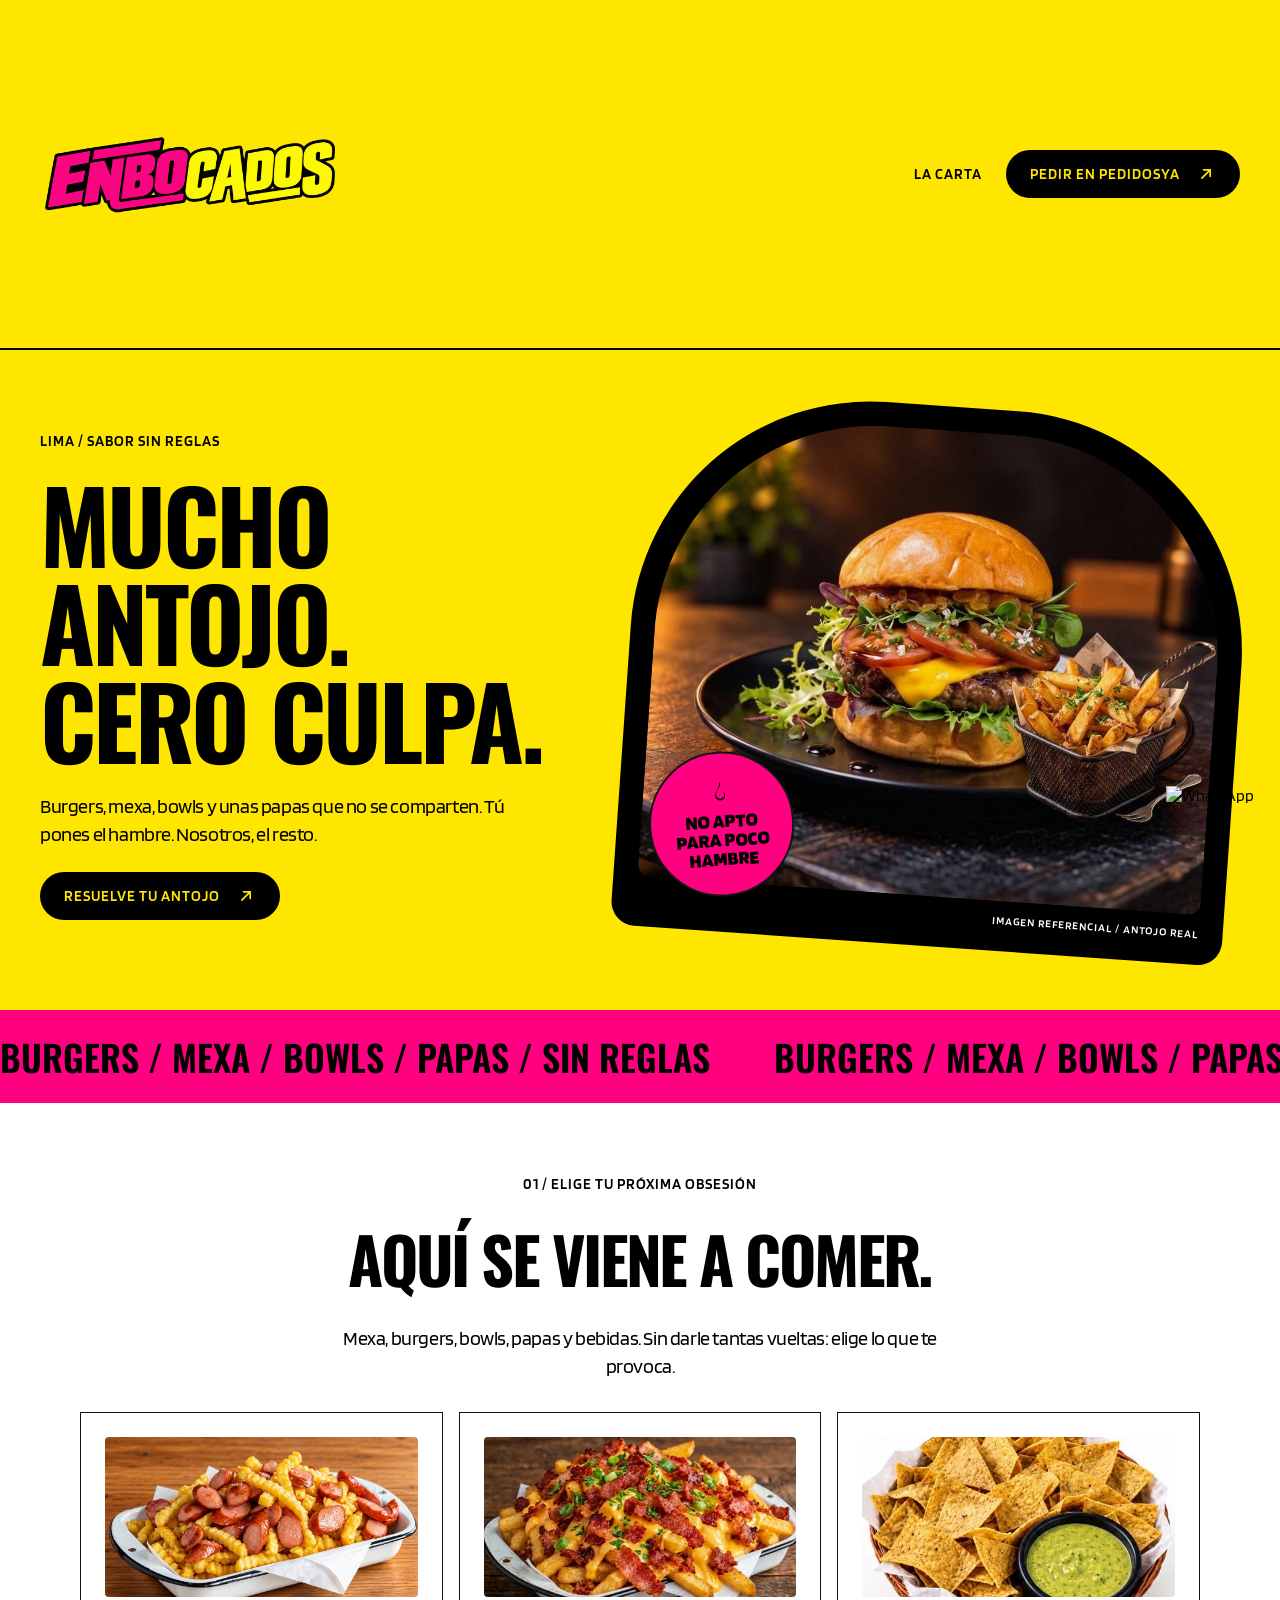
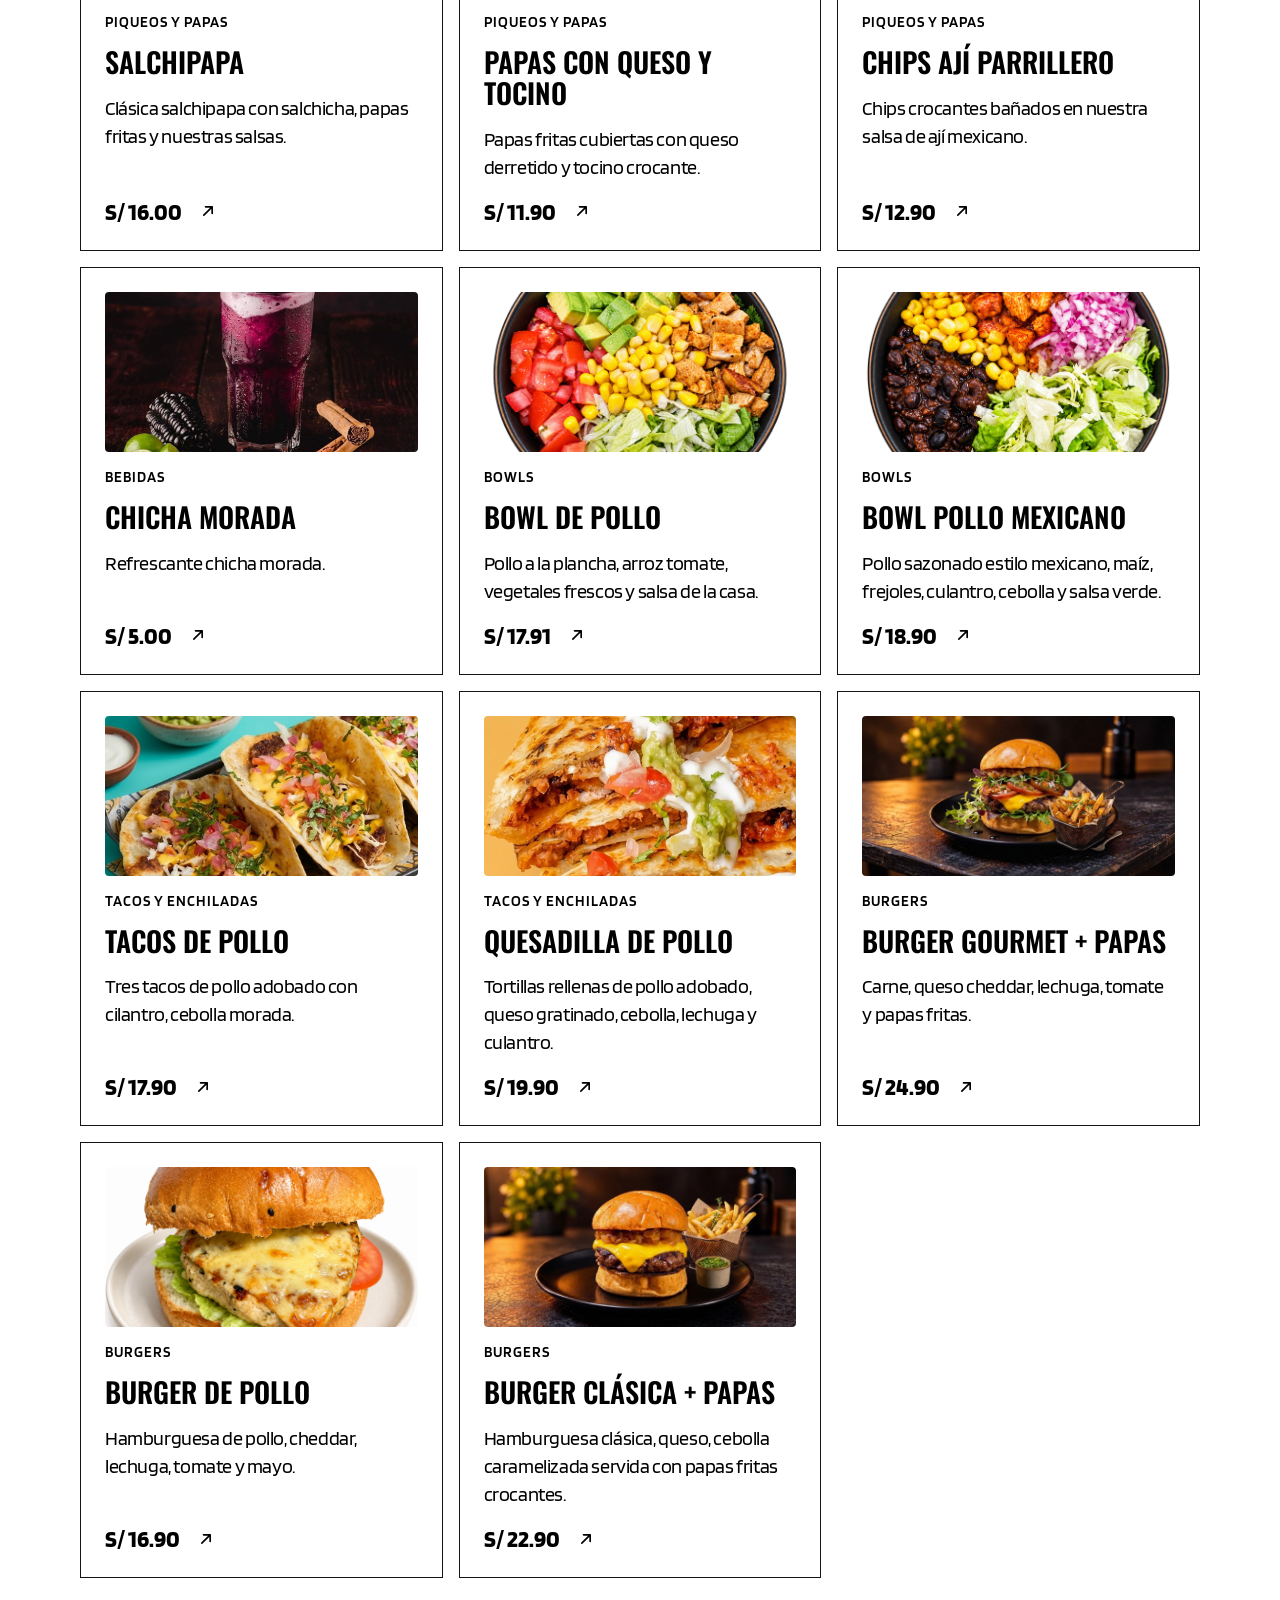
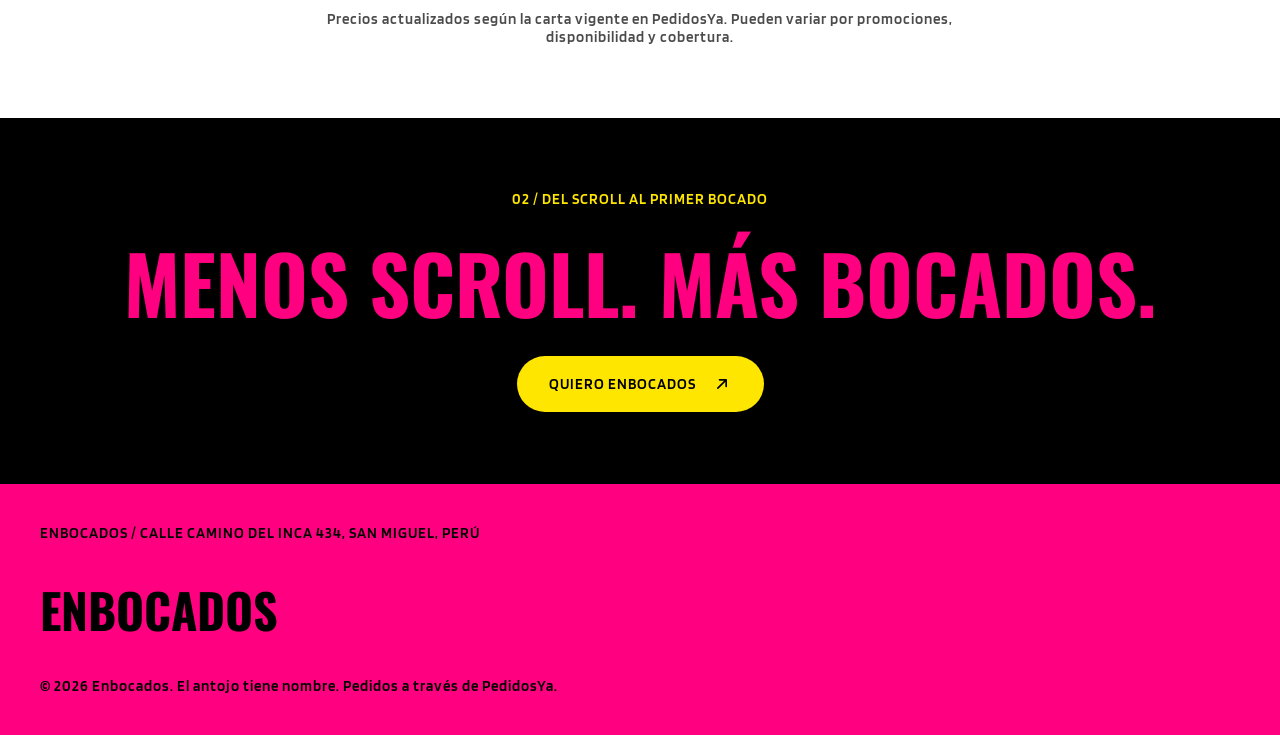
==== index.html @ f2dc50ed "changes changes" ====
<!doctype html>
<html lang="es" dir="ltr">
<head>
  <meta charset="UTF-8">
  <meta name="viewport" content="width=device-width, initial-scale=1.0">
  <title>Enbocados | Dale gusto a tu antojo</title>
  <meta name="description" content="Mexa, bowls, burgers y papas en San Miguel. Conoce Enbocados y pide por PedidosYa.">

  <link rel="preconnect" href="https://fonts.googleapis.com">
  <link rel="preconnect" href="https://fonts.gstatic.com" crossorigin>
  <link href="https://fonts.googleapis.com/css2?family=Blinker:wght@400;600;700;800;900&family=Oswald:wght@600;700&display=swap" rel="stylesheet">

  <link rel="icon" href="images/logoo.png" type="image/png">
  <link rel="stylesheet" href="css/style.css">
</head>
<body>

  <!-- CABECERA -->
  <header class="header">
    <div class="header__identity">
      <div class="header__logo">
        <img src="images/logoo.png" alt="Logo de Enbocados" width="300" height="300">
      </div>
    </div>
    <nav class="header__actions">
      <a class="link-plain" href="#carta">LA CARTA</a>
      <a class="btn btn--black" href="https://www.pedidosya.com.pe/restaurantes/lima/enbocados-san-miguel-5f19232f-15d0-4a36-9d69-6d5bcd3c89bc-menu" target="_blank" rel="noopener">
        PEDIR EN PEDIDOSYA
        <svg class="icon icon--yellow" viewBox="0 0 24 24" aria-hidden="true"><use href="#icon-arrow"></use></svg>
      </a>
    </nav>
  </header>

  <!-- HERO: ANTOJO SIN REGLAS -->
  <section class="hero">
    <div class="hero__text">
      <p class="eyebrow">LIMA / SABOR SIN REGLAS</p>
      <h1 class="hero__title">MUCHO ANTOJO.<br>CERO CULPA.</h1>
      <p class="hero__desc">Burgers, mexa, bowls y unas papas que no se comparten. Tú pones el hambre. Nosotros, el resto.</p>
      <a class="btn btn--black" href="https://www.pedidosya.com.pe/restaurantes/lima/enbocados-san-miguel-5f19232f-15d0-4a36-9d69-6d5bcd3c89bc-menu" target="_blank" rel="noopener">
        RESUELVE TU ANTOJO
        <svg class="icon icon--yellow" viewBox="0 0 24 24" aria-hidden="true"><use href="#icon-arrow"></use></svg>
      </a>
    </div>

    <div class="hero__collage">
      <div class="collage__frame">
        <img src="images/BURGER_GOURMET_CON_PAPAS.jpg" alt="Hamburguesa en capas. Imagen referencial.">
      </div>
      <div class="collage__badge">
        <svg class="icon icon--fire" viewBox="0 0 24 24" aria-hidden="true"><use href="#icon-fire"></use></svg>
        <p>NO APTO PARA POCO HAMBRE</p>
      </div>
      <p class="collage__caption">IMAGEN REFERENCIAL / ANTOJO REAL</p>
    </div>
  </section>

  <!-- BANDA DE SABORES -->
  <section class="band" aria-label="Categorías">
    <div class="band__track">
      <span>BURGERS / MEXA / BOWLS / PAPAS / SIN REGLAS</span>
      <span>BURGERS / MEXA / BOWLS / PAPAS / SIN REGLAS</span>
    </div>
  </section>

  <!-- LA CARTA -->
  <section class="carta" id="carta">
    <div class="carta__container">
      <p class="eyebrow">01 / ELIGE TU PRÓXIMA OBSESIÓN</p>
      <h2 class="carta__title">AQUÍ SE VIENE A COMER.</h2>
      <p class="carta__desc">Mexa, burgers, bowls, papas y bebidas. Sin darle tantas vueltas: elige lo que te provoca.</p>

      <div class="productos">

        <!-- PIQUEOS Y PAPAS -->
        <a class="producto" href="https://www.pedidosya.com.pe/restaurantes/lima/enbocados-san-miguel-5f19232f-15d0-4a36-9d69-6d5bcd3c89bc-menu" target="_blank" rel="noopener">
          <img class="producto__img" src="images/Salchipapa.jpg" alt="Salchipapa">
          <p class="producto__cat">PIQUEOS Y PAPAS</p>
          <h3 class="producto__nombre">SALCHIPAPA</h3>
          <p class="producto__desc">Clásica salchipapa con salchicha, papas fritas y nuestras salsas.</p>
          <div class="producto__precio">
            <p>S/ 16.00</p>
            <svg class="icon" viewBox="0 0 24 24" aria-hidden="true"><use href="#icon-arrow"></use></svg>
          </div>
        </a>

        <a class="producto" href="https://www.pedidosya.com.pe/restaurantes/lima/enbocados-san-miguel-5f19232f-15d0-4a36-9d69-6d5bcd3c89bc-menu" target="_blank" rel="noopener">
          <img class="producto__img" src="images/PapasconQuesoTocino.jpeg" alt="Papas con queso y tocino">
          <p class="producto__cat">PIQUEOS Y PAPAS</p>
          <h3 class="producto__nombre">PAPAS CON QUESO Y TOCINO</h3>
          <p class="producto__desc">Papas fritas cubiertas con queso derretido y tocino crocante.</p>
          <div class="producto__precio">
            <p>S/ 11.90</p>
            <svg class="icon" viewBox="0 0 24 24" aria-hidden="true"><use href="#icon-arrow"></use></svg>
          </div>
        </a>

        <a class="producto" href="https://www.pedidosya.com.pe/restaurantes/lima/enbocados-san-miguel-5f19232f-15d0-4a36-9d69-6d5bcd3c89bc-menu" target="_blank" rel="noopener">
          <img class="producto__img" src="images/Totopos.jpeg" alt="Chips ají parrillero">
          <p class="producto__cat">PIQUEOS Y PAPAS</p>
          <h3 class="producto__nombre">CHIPS AJÍ PARRILLERO</h3>
          <p class="producto__desc">Chips crocantes bañados en nuestra salsa de ají mexicano.</p>
          <div class="producto__precio">
            <p>S/ 12.90</p>
            <svg class="icon" viewBox="0 0 24 24" aria-hidden="true"><use href="#icon-arrow"></use></svg>
          </div>
        </a>

        <!-- BEBIDAS -->
        <a class="producto" href="https://www.pedidosya.com.pe/restaurantes/lima/enbocados-san-miguel-5f19232f-15d0-4a36-9d69-6d5bcd3c89bc-menu" target="_blank" rel="noopener">
          <img class="producto__img" src="images/Chichamorada.jpeg" alt="Chicha morada">
          <p class="producto__cat">BEBIDAS</p>
          <h3 class="producto__nombre">CHICHA MORADA</h3>
          <p class="producto__desc">Refrescante chicha morada.</p>
          <div class="producto__precio">
            <p>S/ 5.00</p>
            <svg class="icon" viewBox="0 0 24 24" aria-hidden="true"><use href="#icon-arrow"></use></svg>
          </div>
        </a>

        <!-- BOWLS -->
        <a class="producto" href="https://www.pedidosya.com.pe/restaurantes/lima/enbocados-san-miguel-5f19232f-15d0-4a36-9d69-6d5bcd3c89bc-menu" target="_blank" rel="noopener">
          <img class="producto__img" src="images/Bowl de pollo grill.png" alt="Bowl de pollo">
          <p class="producto__cat">BOWLS</p>
          <h3 class="producto__nombre">BOWL DE POLLO</h3>
          <p class="producto__desc">Pollo a la plancha, arroz tomate, vegetales frescos y salsa de la casa.</p>
          <div class="producto__precio">
            <p>S/ 17.91</p>
            <svg class="icon" viewBox="0 0 24 24" aria-hidden="true"><use href="#icon-arrow"></use></svg>
          </div>
        </a>

        <a class="producto" href="https://www.pedidosya.com.pe/restaurantes/lima/enbocados-san-miguel-5f19232f-15d0-4a36-9d69-6d5bcd3c89bc-menu" target="_blank" rel="noopener">
          <img class="producto__img" src="images/Bowl de pollo Mex.png" alt="Bowl pollo mexicano">
          <p class="producto__cat">BOWLS</p>
          <h3 class="producto__nombre">BOWL POLLO MEXICANO</h3>
          <p class="producto__desc">Pollo sazonado estilo mexicano, maíz, frejoles, culantro, cebolla y salsa verde.</p>
          <div class="producto__precio">
            <p>S/ 18.90</p>
            <svg class="icon" viewBox="0 0 24 24" aria-hidden="true"><use href="#icon-arrow"></use></svg>
          </div>
        </a>

        <!-- TACOS Y ENCHILADAS -->
        <a class="producto" href="https://www.pedidosya.com.pe/restaurantes/lima/enbocados-san-miguel-5f19232f-15d0-4a36-9d69-6d5bcd3c89bc-menu" target="_blank" rel="noopener">
          <img class="producto__img" src="images/TacosdePollo.jpeg" alt="Tacos de pollo">
          <p class="producto__cat">TACOS Y ENCHILADAS</p>
          <h3 class="producto__nombre">TACOS DE POLLO</h3>
          <p class="producto__desc">Tres tacos de pollo adobado con cilantro, cebolla morada.</p>
          <div class="producto__precio">
            <p>S/ 17.90</p>
            <svg class="icon" viewBox="0 0 24 24" aria-hidden="true"><use href="#icon-arrow"></use></svg>
          </div>
        </a>

        <a class="producto" href="https://www.pedidosya.com.pe/restaurantes/lima/enbocados-san-miguel-5f19232f-15d0-4a36-9d69-6d5bcd3c89bc-menu" target="_blank" rel="noopener">
          <img class="producto__img" src="images/Quesadilla.jpeg" alt="Quesadilla de pollo">
          <p class="producto__cat">TACOS Y ENCHILADAS</p>
          <h3 class="producto__nombre">QUESADILLA DE POLLO</h3>
          <p class="producto__desc">Tortillas rellenas de pollo adobado, queso gratinado, cebolla, lechuga y culantro.</p>
          <div class="producto__precio">
            <p>S/ 19.90</p>
            <svg class="icon" viewBox="0 0 24 24" aria-hidden="true"><use href="#icon-arrow"></use></svg>
          </div>
        </a>

        <!-- BURGERS -->
        <a class="producto" href="https://www.pedidosya.com.pe/restaurantes/lima/enbocados-san-miguel-5f19232f-15d0-4a36-9d69-6d5bcd3c89bc-menu" target="_blank" rel="noopener">
          <img class="producto__img" src="images/BURGER_GOURMET_CON_PAPAS.jpg" alt="Burger gourmet + papas">
          <p class="producto__cat">BURGERS</p>
          <h3 class="producto__nombre">BURGER GOURMET + PAPAS</h3>
          <p class="producto__desc">Carne, queso cheddar, lechuga, tomate y papas fritas.</p>
          <div class="producto__precio">
            <p>S/ 24.90</p>
            <svg class="icon" viewBox="0 0 24 24" aria-hidden="true"><use href="#icon-arrow"></use></svg>
          </div>
        </a>

        <a class="producto" href="https://www.pedidosya.com.pe/restaurantes/lima/enbocados-san-miguel-5f19232f-15d0-4a36-9d69-6d5bcd3c89bc-menu" target="_blank" rel="noopener">
          <img class="producto__img" src="images/Hamburguesa de pollo.png" alt="Burger de pollo">
          <p class="producto__cat">BURGERS</p>
          <h3 class="producto__nombre">BURGER DE POLLO</h3>
          <p class="producto__desc">Hamburguesa de pollo, cheddar, lechuga, tomate y mayo.</p>
          <div class="producto__precio">
            <p>S/ 16.90</p>
            <svg class="icon" viewBox="0 0 24 24" aria-hidden="true"><use href="#icon-arrow"></use></svg>
          </div>
        </a>

        <a class="producto" href="https://www.pedidosya.com.pe/restaurantes/lima/enbocados-san-miguel-5f19232f-15d0-4a36-9d69-6d5bcd3c89bc-menu" target="_blank" rel="noopener">
          <img class="producto__img" src="images/BURGER_CARNE_CON_PAPAS.jpg" alt="Burger clásica + papas">
          <p class="producto__cat">BURGERS</p>
          <h3 class="producto__nombre">BURGER CLÁSICA + PAPAS</h3>
          <p class="producto__desc">Hamburguesa clásica, queso, cebolla caramelizada servida con papas fritas crocantes.</p>
          <div class="producto__precio">
            <p>S/ 22.90</p>
            <svg class="icon" viewBox="0 0 24 24" aria-hidden="true"><use href="#icon-arrow"></use></svg>
          </div>
        </a>

      </div>

      <p class="carta__nota">Precios actualizados según la carta vigente en PedidosYa. Pueden variar por promociones, disponibilidad y cobertura.</p>
    </div>
  </section>

  <!-- CTA FINAL -->
  <section class="cta">
    <p class="eyebrow eyebrow--yellow">02 / DEL SCROLL AL PRIMER BOCADO</p>
    <h2 class="cta__title">MENOS SCROLL. MÁS BOCADOS.</h2>
    <a class="btn btn--yellow" href="https://www.pedidosya.com.pe/restaurantes/lima/enbocados-san-miguel-5f19232f-15d0-4a36-9d69-6d5bcd3c89bc-menu" target="_blank" rel="noopener">
      QUIERO ENBOCADOS
      <svg class="icon" viewBox="0 0 24 24" aria-hidden="true"><use href="#icon-arrow"></use></svg>
    </a>
  </section>

  <!-- FOOTER -->
  <footer class="footer">
    <p class="footer__address">ENBOCADOS / CALLE CAMINO DEL INCA 434, SAN MIGUEL, PERÚ</p>
    <p class="footer__logo">ENBOCADOS</p>
    <p class="footer__legal">© 2026 Enbocados. El antojo tiene nombre. Pedidos a través de PedidosYa.</p>
  </footer>

  <a class="whatsapp-float" href="https://wa.me/51974746984?text=Hola%20Enbocados%2C%20quiero%20hacer%20un%20pedido." target="_blank" rel="noopener" aria-label="Chatear por WhatsApp" title="WhatsApp">
    <img src="images/WhatsApp_icon.png" alt="WhatsApp" width="120" height="120">
  </a>

  <!-- SPRITE DE ICONOS -->
  <svg style="display:none">
    <symbol id="icon-arrow" viewBox="0 0 24 24">
      <path d="M7 17 17 7M9 7h8v8" fill="none" stroke="currentColor" stroke-width="2" stroke-linecap="round" stroke-linejoin="round"/>
    </symbol>
    <symbol id="icon-fire" viewBox="0 0 24 24">
      <path d="M12 2c1.5 3 .5 4.5-1 6.5C9 11 8 13 8 15a4 4 0 0 0 8 0c0-1.2-.4-2-1-2.8.6.3 2 1.3 2 3.8a5 5 0 0 1-10 0c0-3 1.7-5 3-6.8C11 7.8 11.6 5.6 12 2Z" fill="currentColor"/>
    </symbol>
  </svg>

  <script src="js/script.js"></script>
</body>
</html>
---- css/style.css ----
/* ==========================================================================
   Enbocados — estilos
   Paleta extraída del sitio de referencia:
   negro #000000 · blanco #ffffff · rosa #ff0080 · amarillo #ffe600
   Tipografías: Oswald (títulos) + Blinker (textos y precios)
   ========================================================================== */

:root {
  --black: #000000;
  --white: #ffffff;
  --pink: #ff0080;
  --yellow: #ffe600;
  --border-dark: #141510;

  --font-display: "Oswald", sans-serif;
  --font-body: "Blinker", sans-serif;

  --container-max: 1440px;
}

* {
  box-sizing: border-box;
}

html {
  scroll-behavior: smooth;
}

body {
  margin: 0;
  font-family: var(--font-body);
  background: var(--yellow);
  color: var(--black);
  -webkit-font-smoothing: antialiased;
}

img {
  display: block;
  max-width: 100%;
}

h1, h2, h3, p {
  margin: 0;
}

a {
  color: inherit;
  text-decoration: none;
}

.icon {
  width: 20px;
  height: 20px;
  flex-shrink: 0;
}

.icon--yellow {
  color: var(--yellow);
}

.eyebrow {
  font-family: var(--font-body);
  font-size: 15px;
  font-weight: 600;
  letter-spacing: 1px;
  text-transform: uppercase;
}

.eyebrow--yellow {
  color: var(--yellow);
  text-align: center;
}

/* ---------- Botones ---------- */

.btn {
  display: inline-flex;
  align-items: center;
  gap: 16px;
  padding: 14px 24px;
  border-radius: 100px;
  font-family: var(--font-body);
  font-size: 15px;
  font-weight: 600;
  letter-spacing: 1px;
  white-space: nowrap;
  transition: transform 0.15s ease, opacity 0.15s ease;
}

.btn:hover {
  transform: translateY(-2px);
  opacity: 0.9;
}

.btn--black {
  background: var(--black);
  color: var(--yellow);
}

.btn--yellow {
  background: var(--yellow);
  color: var(--black);
  padding: 18px 32px;
}

.link-plain {
  padding: 12px 16px;
  font-family: var(--font-body);
  font-size: 15px;
  font-weight: 600;
  letter-spacing: 1px;
}

.whatsapp-float {
  position: fixed;
  right: 24px;
  bottom: 24px;
  z-index: 9999;
  display: inline-flex;
  align-items: center;
  justify-content: center;
  width: 90px;
  height: 90px;
  background: transparent;
  border: 0;
  box-shadow: none;
  transition: transform 0.2s ease;
}

.whatsapp-float:hover {
  transform: translateY(-3px) scale(1.04);
}

.whatsapp-float img {
  display: block;
  width: 90px;
  height: 90px;
  object-fit: contain;
}

/* ---------- Cabecera ---------- */

.header {
  display: flex;
  align-items: center;
  justify-content: space-between;
  gap: 24px;
  width: 100%;
  padding: 24px 40px;
  border-bottom: 2px solid var(--black);
}

.header__logo img {
  width: 300px;
  height: 300px;
  object-fit: contain;
}

.header__actions {
  display: flex;
  align-items: center;
  gap: 8px;
}

/* ---------- Hero ---------- */

.hero {
  display: flex;
  align-items: center;
  gap: 24px;
  max-width: var(--container-max);
  margin: 0 auto;
  padding: 56px 40px 64px;
}

.hero__text {
  flex: 1 1 0;
  display: flex;
  flex-direction: column;
  align-items: flex-start;
  gap: 24px;
}

.hero__title {
  font-family: var(--font-display);
  font-size: 100px;
  font-weight: 700;
  letter-spacing: -3px;
  line-height: 0.98;
  color: var(--black);
}

.hero__desc {
  font-size: 20px;
  font-weight: 400;
  letter-spacing: -0.02em;
  line-height: 1.4;
  max-width: 46ch;
}

.hero__collage {
  position: relative;
  flex: 1 1 0;
  display: flex;
  flex-direction: column;
  gap: 12px;
  background: var(--black);
  border-radius: 240px 240px 24px 24px;
  padding: 24px;
  height: 540px;
  transform: rotate(4deg);
}

.collage__frame {
  flex: 1;
  width: 100%;
  border-radius: 220px 220px 12px 12px;
  overflow: hidden;
}

.collage__frame img {
  width: 100%;
  height: 100%;
  object-fit: cover;
  object-position: center;
}

.collage__badge {
  position: absolute;
  top: 360px;
  left: 32px;
  width: 145px;
  height: 145px;
  display: flex;
  flex-direction: column;
  align-items: center;
  justify-content: center;
  gap: 8px;
  background: var(--pink);
  border: 2px solid var(--border-dark);
  border-radius: 100%;
  padding: 16px;
  text-align: center;
  transform: rotate(-8deg);
}

.collage__badge .icon--fire {
  width: 24px;
  height: 24px;
  color: var(--black);
}

.collage__badge p {
  font-family: var(--font-body);
  font-size: 19px;
  font-weight: 800;
  line-height: 1;
  color: var(--black);
}

.collage__caption {
  font-family: var(--font-body);
  font-size: 11px;
  font-weight: 600;
  letter-spacing: 1px;
  text-align: right;
  text-transform: uppercase;
  color: var(--white);
}

/* ---------- Banda de sabores ---------- */

.band {
  width: 100%;
  overflow: hidden;
  background: var(--pink);
  padding: 20px 0;
}

.band__track {
  display: flex;
  gap: 32px;
  width: max-content;
  animation: scroll-band 18s linear infinite;
}

.band__track span {
  font-family: var(--font-display);
  font-size: 36px;
  font-weight: 600;
  color: var(--black);
  white-space: nowrap;
  padding-right: 32px;
}

@keyframes scroll-band {
  from { transform: translateX(0); }
  to { transform: translateX(-50%); }
}

/* ---------- La carta ---------- */

.carta {
  background: var(--white);
  padding: 72px 40px;
}

.carta__container {
  max-width: 1120px;
  margin: 0 auto;
  display: flex;
  flex-direction: column;
  align-items: center;
  gap: 32px;
  text-align: center;
}

.carta__title {
  font-family: var(--font-display);
  font-size: 64px;
  font-weight: 700;
  letter-spacing: -0.04em;
  line-height: 1.05;
}

.carta__desc {
  font-size: 20px;
  letter-spacing: -0.02em;
  line-height: 1.4;
  max-width: 60ch;
}

.productos {
  display: grid;
  grid-template-columns: repeat(3, minmax(220px, 1fr));
  gap: 16px;
  width: 100%;
}

.producto {
  display: flex;
  flex-direction: column;
  align-items: flex-start;
  gap: 16px;
  min-height: 260px;
  padding: 24px;
  text-align: left;
  border: 1px solid var(--border-dark);
  transition: background 0.15s ease;
}

.producto:hover {
  background: var(--yellow);
}

.producto__img {
  width: 100%;
  height: 160px;
  object-fit: cover;
  border-radius: 4px;
}

.producto__cat {
  font-size: 15px;
  font-weight: 600;
  letter-spacing: 1px;
  text-transform: uppercase;
}

.producto__nombre {
  font-family: var(--font-display);
  font-size: 28px;
  font-weight: 600;
  line-height: 1.1;
}

.producto__desc {
  font-size: 20px;
  font-weight: 400;
  letter-spacing: -0.02em;
  line-height: 1.4;
}

.producto__precio {
  display: flex;
  align-items: center;
  gap: 16px;
  margin-top: auto;
}

.producto__precio p {
  font-family: var(--font-body);
  font-size: 24px;
  font-weight: 700;
}

.carta__nota {
  font-size: 15px;
  font-weight: 600;
  letter-spacing: 1px;
  opacity: 0.7;
  max-width: 70ch;
}

/* ---------- CTA final ---------- */

.cta {
  display: flex;
  flex-direction: column;
  align-items: center;
  gap: 32px;
  background: var(--black);
  padding: 72px 40px;
  text-align: center;
}

.cta__title {
  font-family: var(--font-display);
  font-size: 80px;
  font-weight: 700;
  line-height: 1.05;
  color: var(--pink);
}

/* ---------- Footer ---------- */

.footer {
  display: flex;
  flex-direction: column;
  align-items: flex-start;
  gap: 32px;
  background: var(--pink);
  padding: 40px;
}

.footer__address {
  font-size: 15px;
  font-weight: 600;
  letter-spacing: 1px;
  text-transform: uppercase;
}

.footer__logo {
  font-family: var(--font-display);
  font-size: 48px;
  font-weight: 700;
}

.footer__legal {
  font-size: 15px;
  font-weight: 600;
  letter-spacing: 1px;
}

/* ---------- Responsive ---------- */

@media (max-width: 1024px) {
  .hero__title { font-size: 72px; }
  .cta__title { font-size: 56px; }
  .carta__title { font-size: 48px; }
  .productos { grid-template-columns: repeat(2, minmax(220px, 1fr)); }
}

@media (max-width: 768px) {
  .header { padding: 16px 20px; flex-wrap: wrap; }
  .hero { flex-direction: column; padding: 40px 20px; }
  .hero__title { font-size: 48px; }
  .hero__collage { width: 100%; height: 420px; transform: none; border-radius: 48px; }
  .collage__badge { top: auto; bottom: 20px; left: 20px; }
  .band__track span { font-size: 24px; }
  .carta { padding: 48px 20px; }
  .carta__title { font-size: 36px; }
  .productos { grid-template-columns: 1fr; }
  .cta { padding: 48px 20px; }
  .cta__title { font-size: 36px; }
  .footer { padding: 32px 20px; }
  .footer__logo { font-size: 36px; }
}
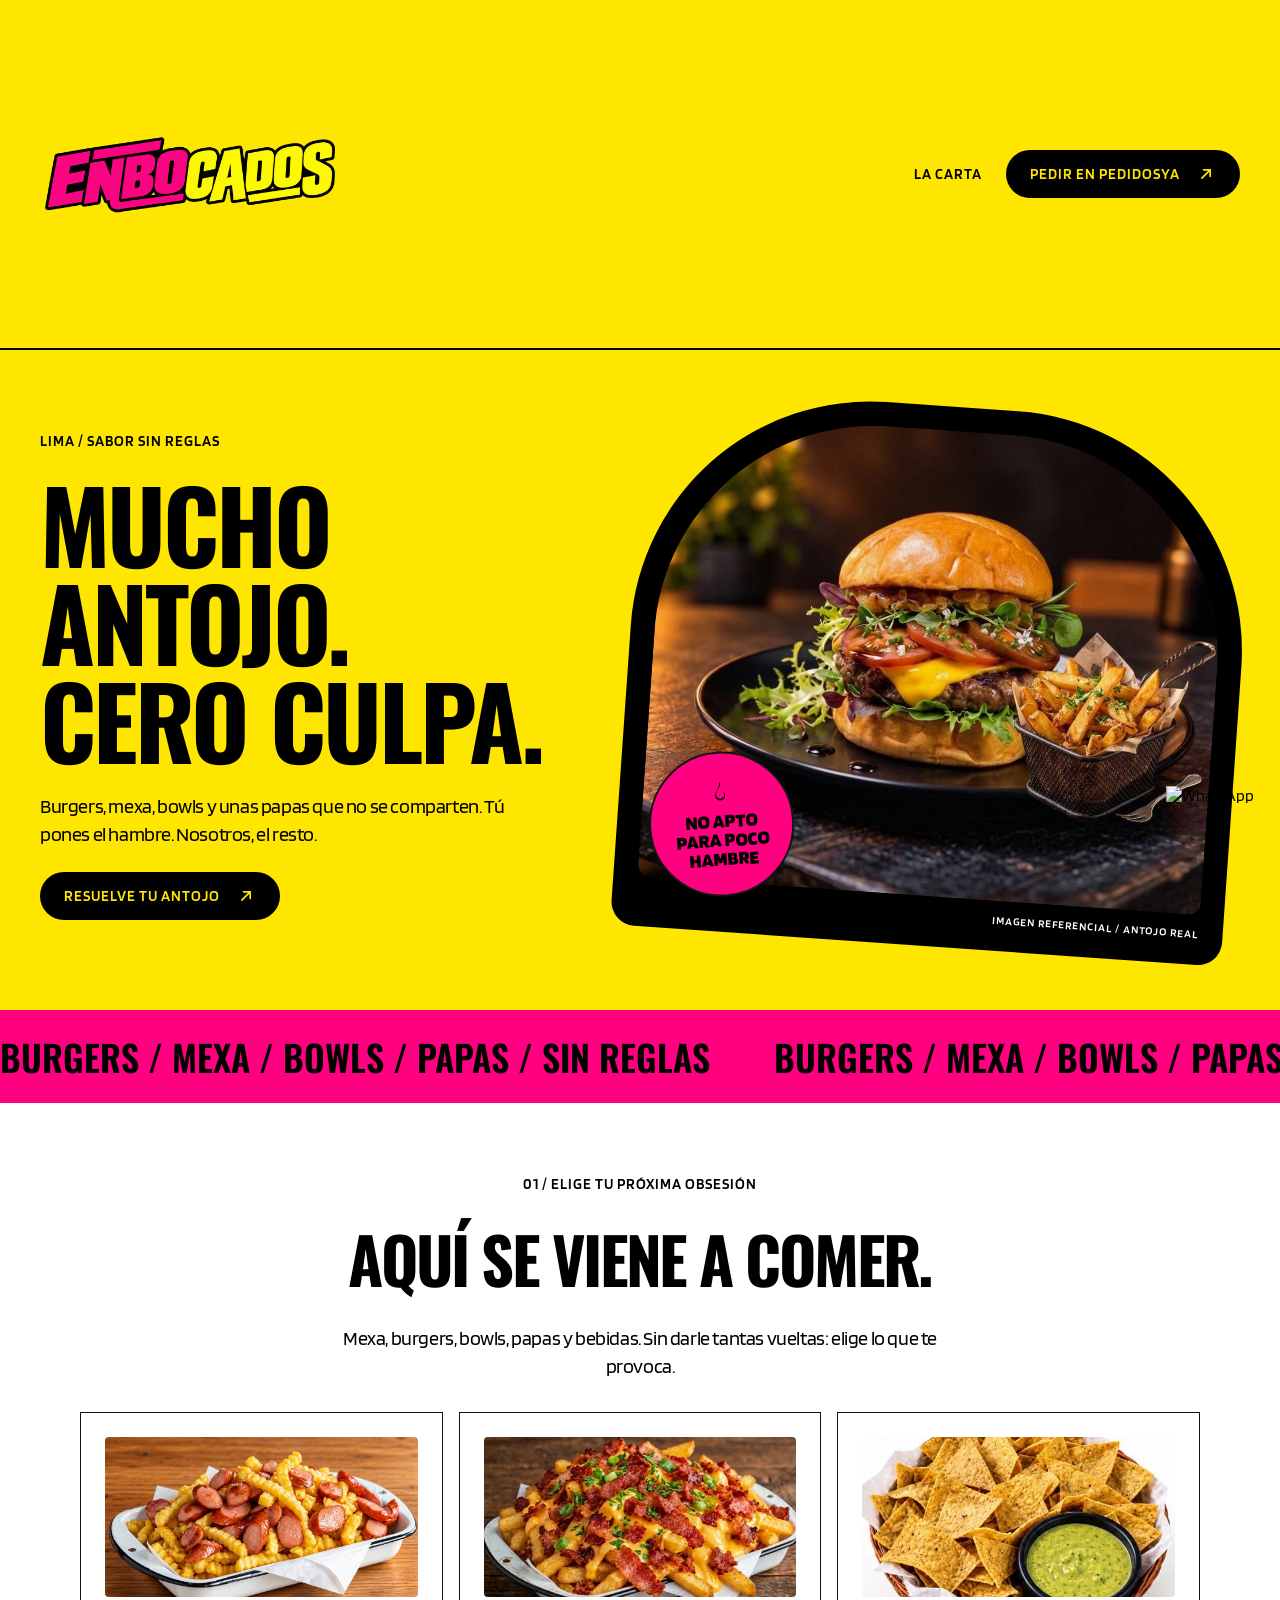
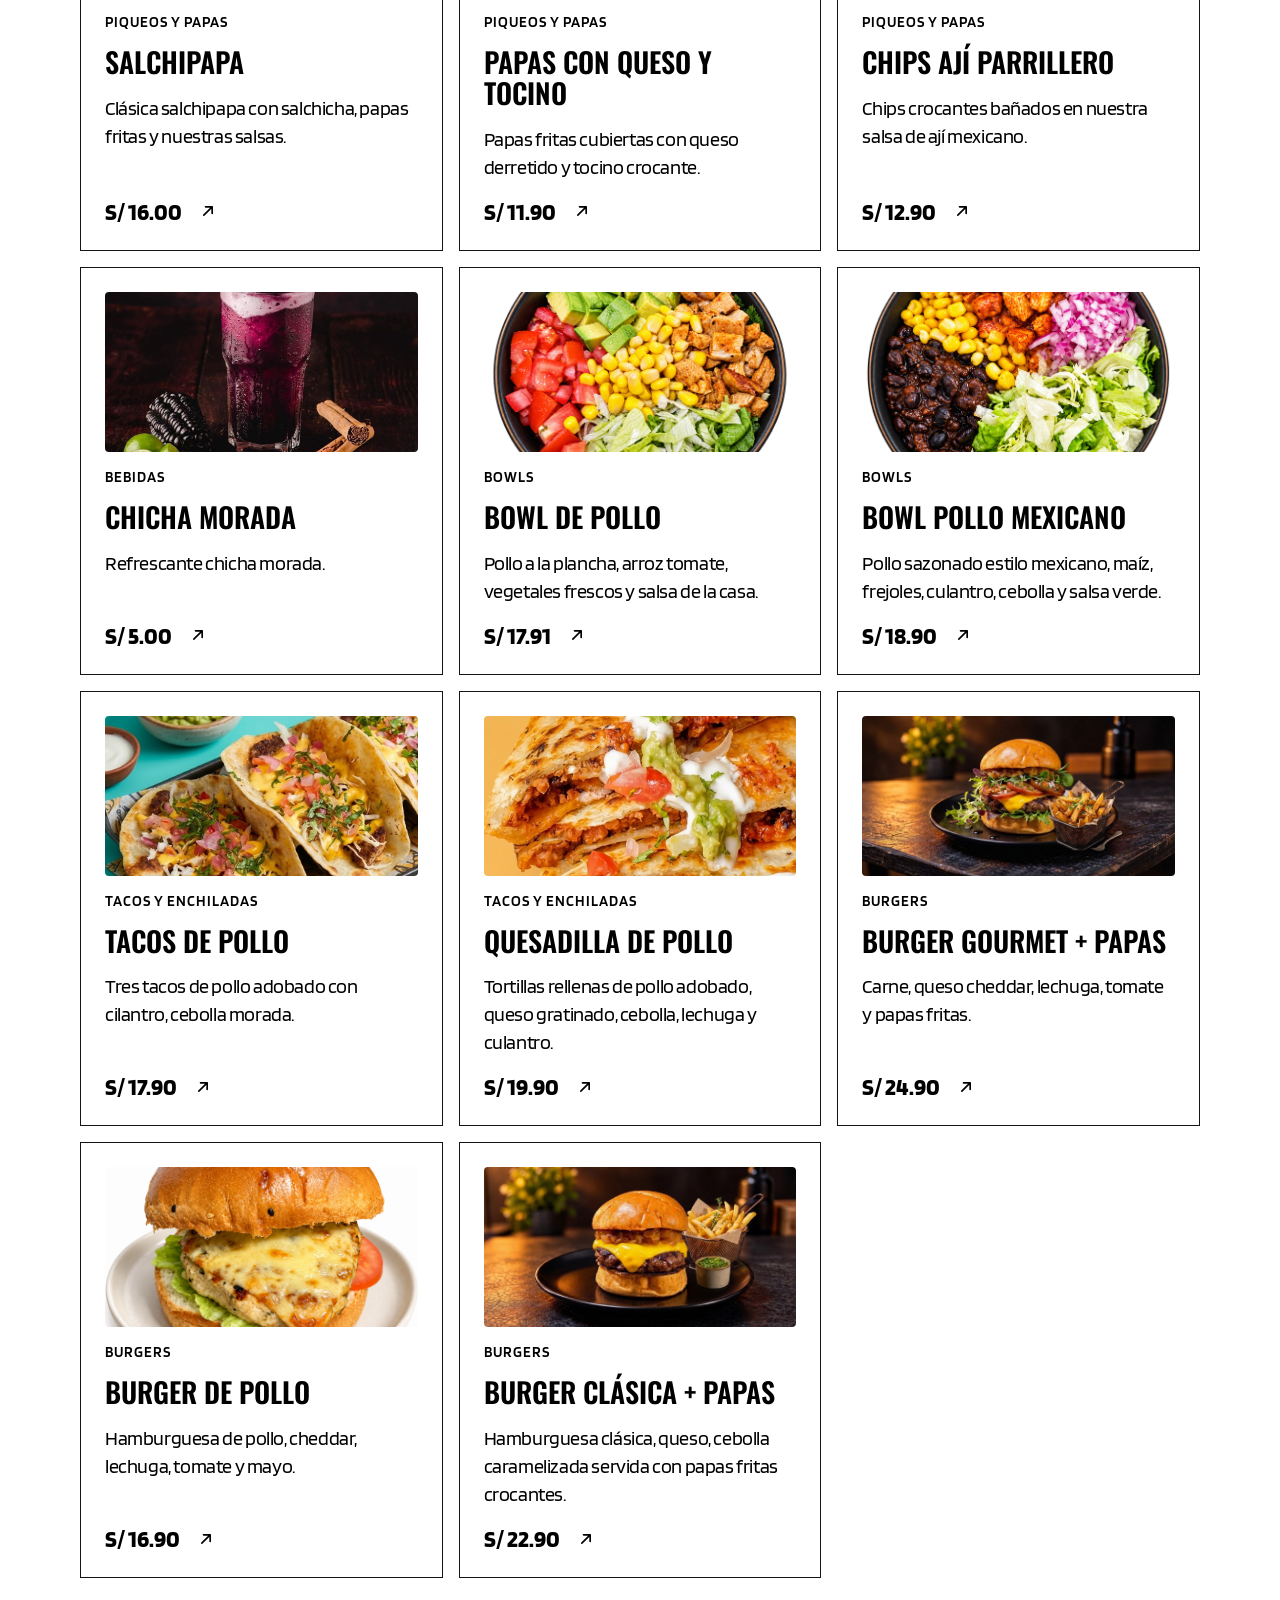
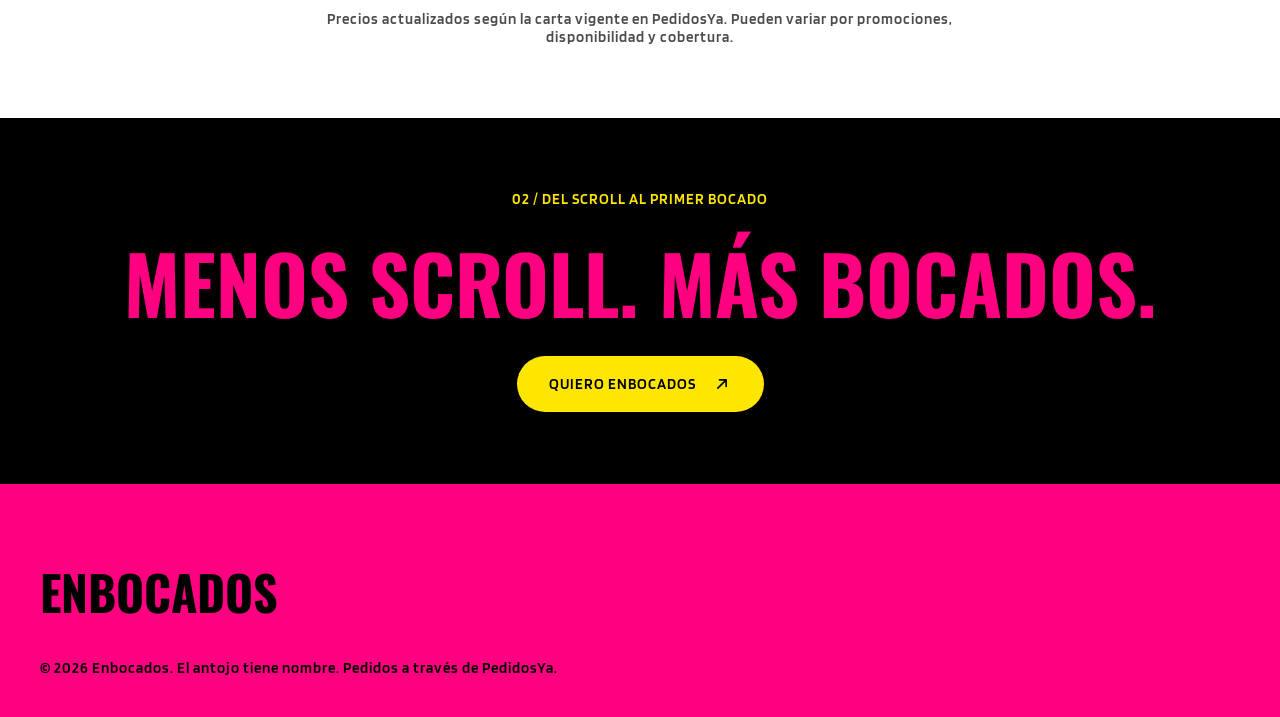
==== commit 81046f17: "changes" ====
--- a/index.html
+++ b/index.html
@@ -10,7 +10,7 @@
   <link rel="preconnect" href="https://fonts.gstatic.com" crossorigin>
   <link href="https://fonts.googleapis.com/css2?family=Blinker:wght@400;600;700;800;900&family=Oswald:wght@600;700&display=swap" rel="stylesheet">
 
-  <link rel="icon" href="images/logoo.png" type="image/png">
+  <link rel="icon" href="images/logo.png" type="image/png">
   <link rel="stylesheet" href="css/style.css">
 </head>
 <body>
@@ -216,7 +216,7 @@
 
   <!-- FOOTER -->
   <footer class="footer">
-    <p class="footer__address">ENBOCADOS / CALLE CAMINO DEL INCA 434, SAN MIGUEL, PERÚ</p>
+    <p class="footer__address"></p>
     <p class="footer__logo">ENBOCADOS</p>
     <p class="footer__legal">© 2026 Enbocados. El antojo tiene nombre. Pedidos a través de PedidosYa.</p>
   </footer>
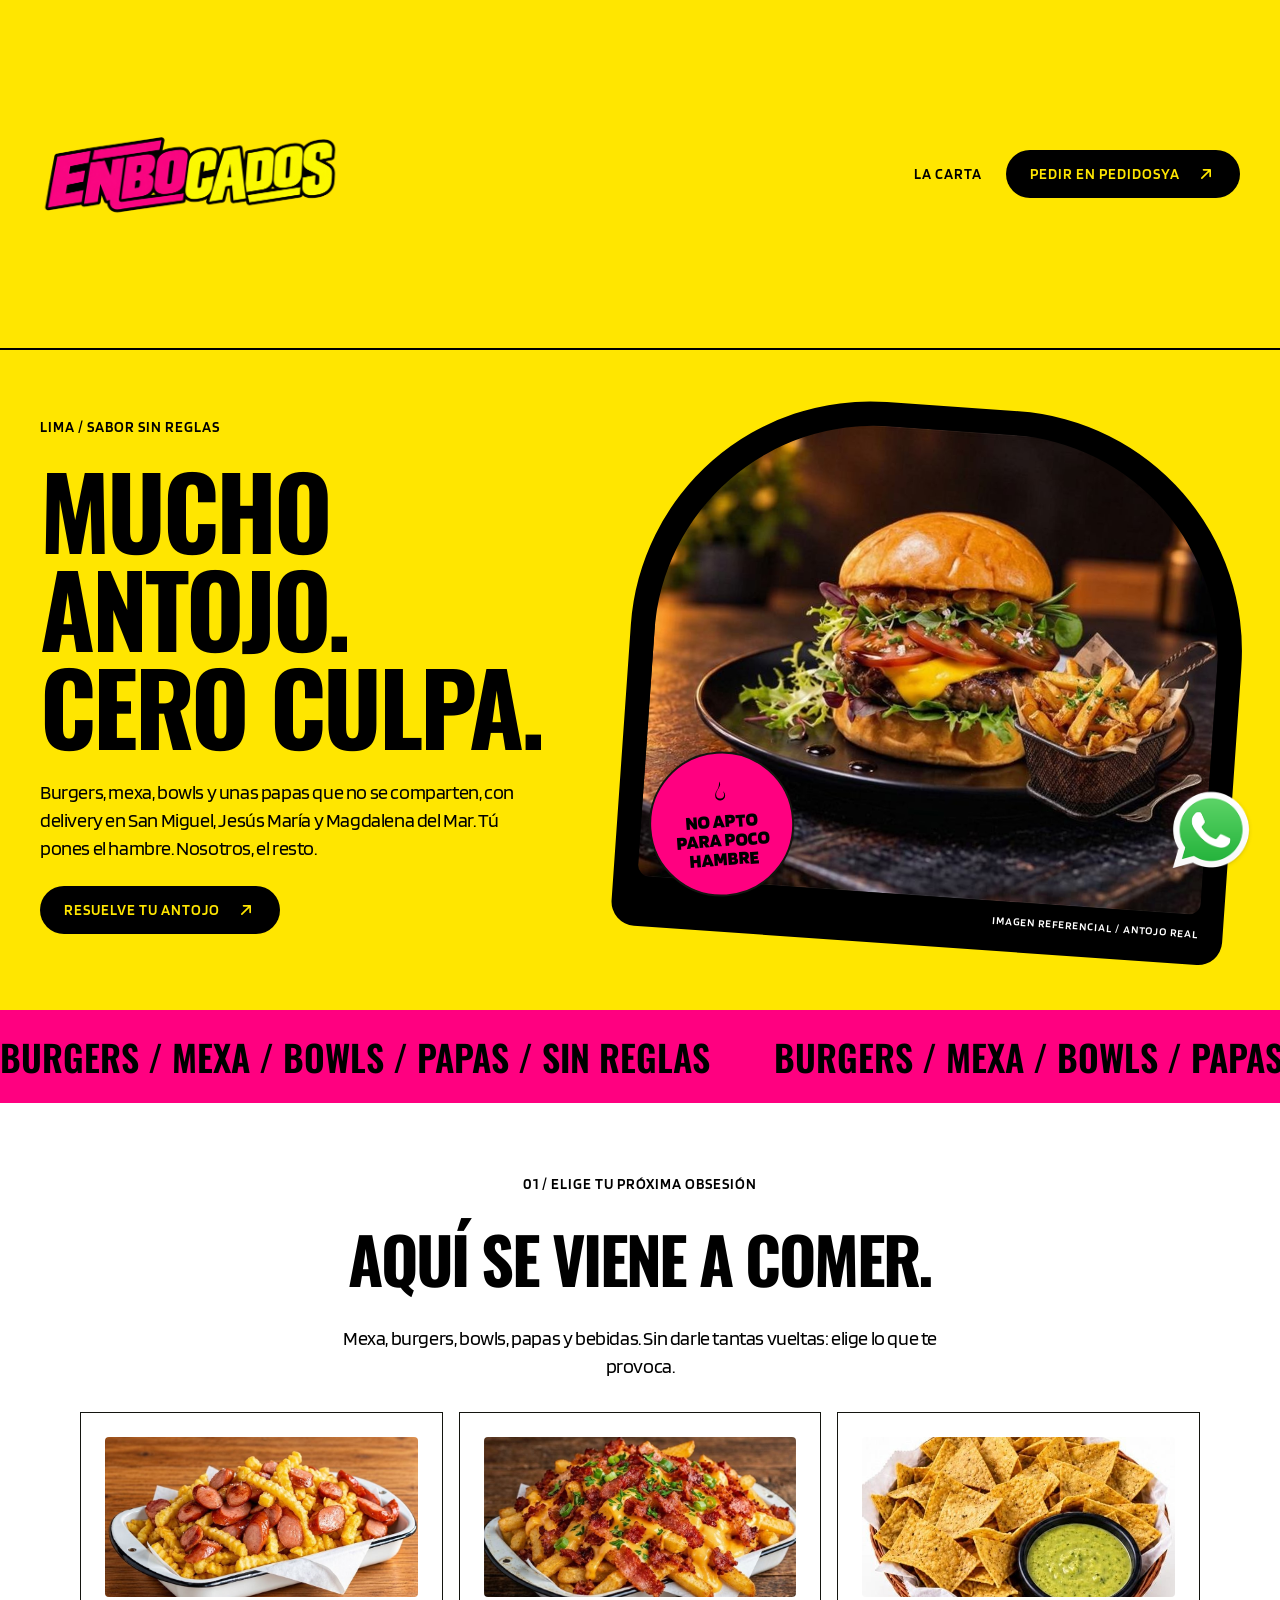
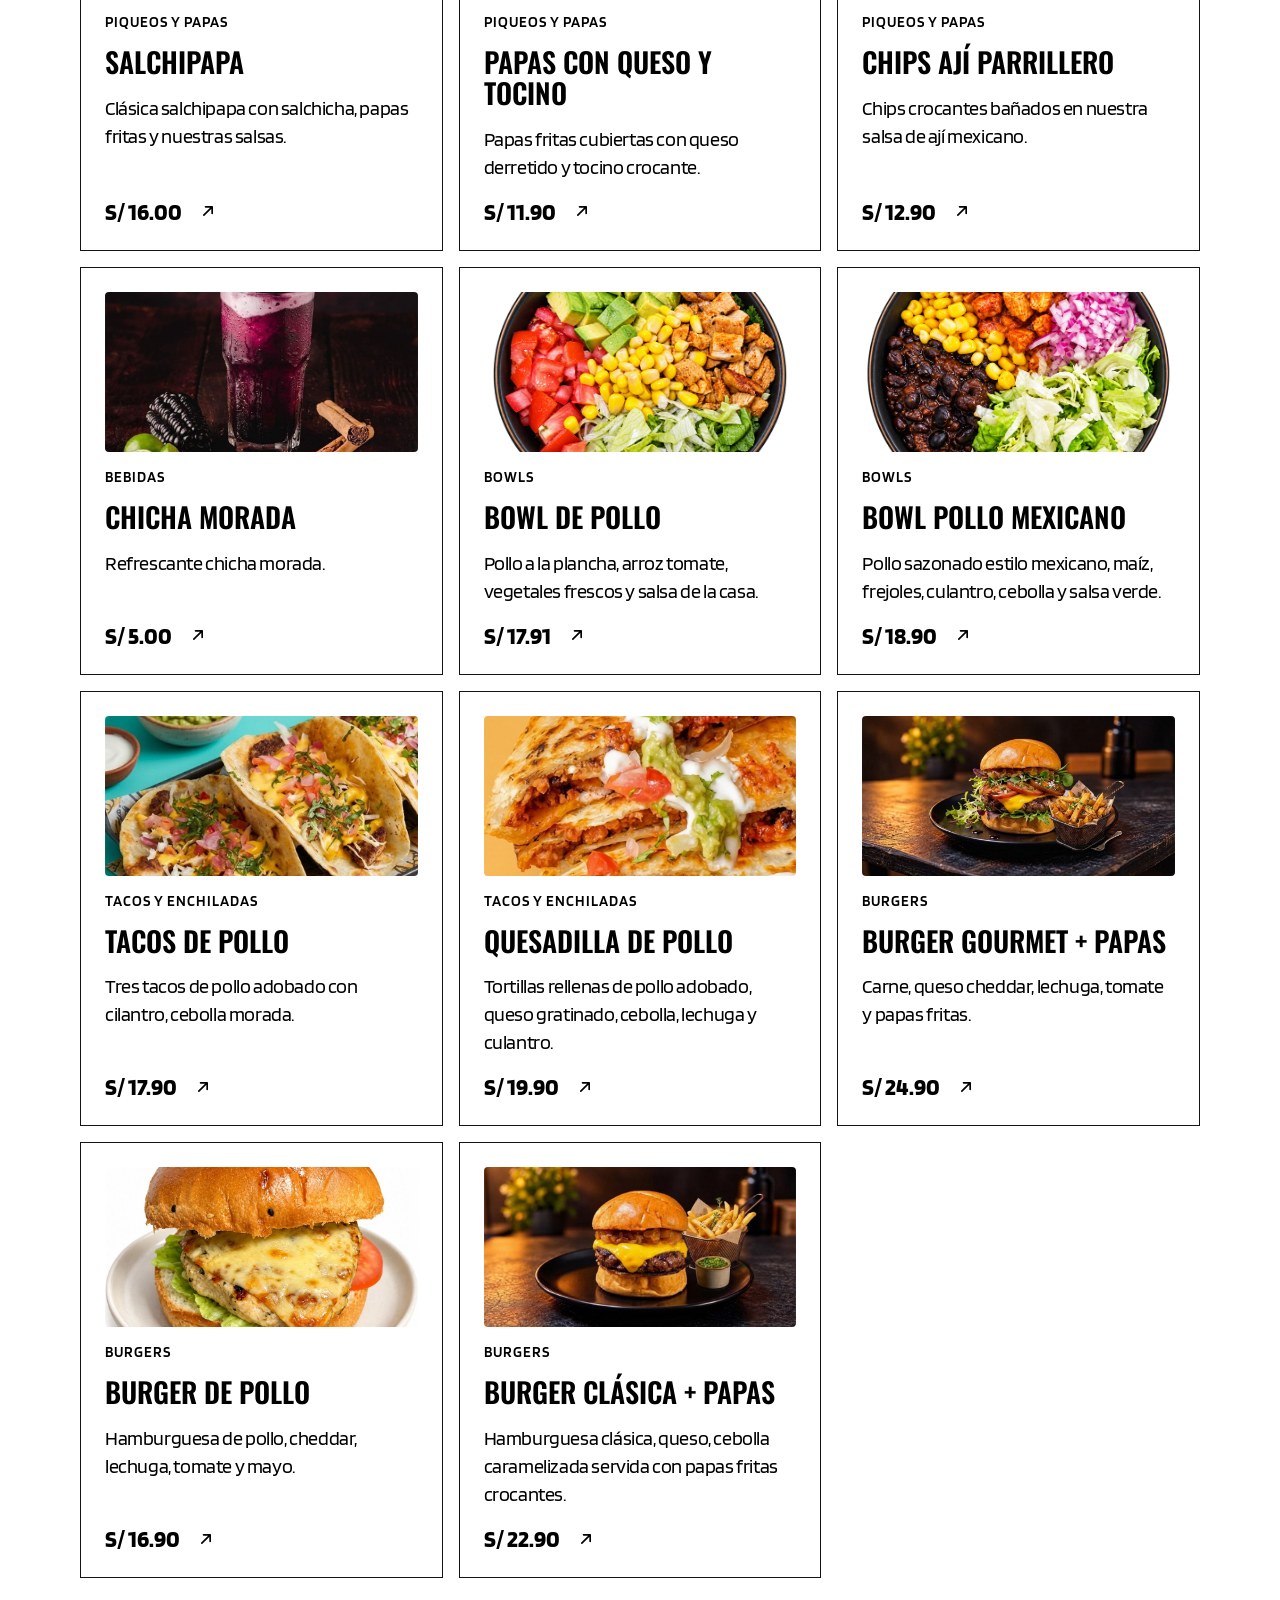
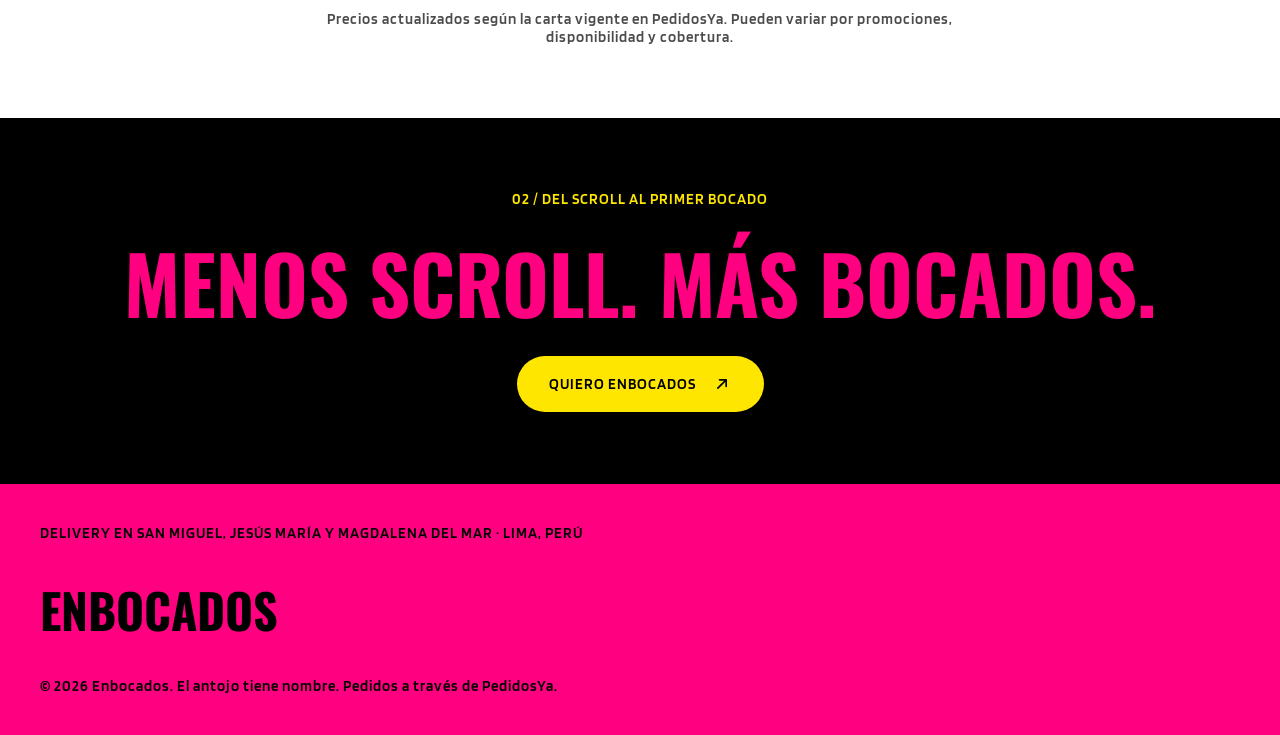
==== commit 71f36442: "SEO tecnico y rendimiento: metadatos, JSON-LD, sitemap/robots e imagenes optimizadas - Title, meta d" ====
--- a/index.html
+++ b/index.html
@@ -1,17 +1,114 @@
 <!doctype html>
-<html lang="es" dir="ltr">
+<html lang="es-PE" dir="ltr">
 <head>
   <meta charset="UTF-8">
   <meta name="viewport" content="width=device-width, initial-scale=1.0">
-  <title>Enbocados | Dale gusto a tu antojo</title>
-  <meta name="description" content="Mexa, bowls, burgers y papas en San Miguel. Conoce Enbocados y pide por PedidosYa.">
+  <title>Enbocados | Burgers, Mexa, Bowls y Salchipapas en San Miguel, Lima</title>
+  <meta name="description" content="Pide hamburguesas, tacos, bowls y salchipapas por delivery en San Miguel, Jesús María y Magdalena del Mar. Enbocados: mucho antojo, cero culpa. Pide por PedidosYa.">
+  <meta name="robots" content="index, follow, max-image-preview:large">
+  <link rel="canonical" href="https://enbocados.vercel.app/">
+  <meta name="theme-color" content="#ffe600">
+
+  <!-- Open Graph / redes sociales -->
+  <meta property="og:type" content="restaurant.menu">
+  <meta property="og:site_name" content="Enbocados">
+  <meta property="og:locale" content="es_PE">
+  <meta property="og:title" content="Enbocados | Burgers, Mexa, Bowls y Salchipapas en San Miguel, Lima">
+  <meta property="og:description" content="Pide hamburguesas, tacos, bowls y salchipapas por delivery en San Miguel, Jesús María y Magdalena del Mar. Mucho antojo. Cero culpa.">
+  <meta property="og:url" content="https://enbocados.vercel.app/">
+  <meta property="og:image" content="https://enbocados.vercel.app/images/burger-gourmet-con-papas.jpg">
+  <meta property="og:image:width" content="1100">
+  <meta property="og:image:height" content="619">
+  <meta name="twitter:card" content="summary_large_image">
+  <meta name="twitter:title" content="Enbocados | Burgers, Mexa, Bowls y Salchipapas en San Miguel, Lima">
+  <meta name="twitter:description" content="Pide hamburguesas, tacos, bowls y salchipapas por delivery en San Miguel, Jesús María y Magdalena del Mar.">
+  <meta name="twitter:image" content="https://enbocados.vercel.app/images/burger-gourmet-con-papas.jpg">
 
   <link rel="preconnect" href="https://fonts.googleapis.com">
   <link rel="preconnect" href="https://fonts.gstatic.com" crossorigin>
   <link href="https://fonts.googleapis.com/css2?family=Blinker:wght@400;600;700;800;900&family=Oswald:wght@600;700&display=swap" rel="stylesheet">
+  <link rel="preload" as="image" href="images/burger-gourmet-con-papas.jpg" fetchpriority="high">
 
   <link rel="icon" href="images/logo.png" type="image/png">
   <link rel="stylesheet" href="css/style.css">
+
+  <script type="application/ld+json">
+  {
+    "@context": "https://schema.org",
+    "@graph": [
+      {
+        "@type": "Organization",
+        "@id": "https://enbocados.vercel.app/#organization",
+        "name": "Enbocados",
+        "url": "https://enbocados.vercel.app/",
+        "logo": "https://enbocados.vercel.app/images/logo.png",
+        "sameAs": [],
+        "areaServed": [
+          { "@type": "AdministrativeArea", "name": "San Miguel, Lima" },
+          { "@type": "AdministrativeArea", "name": "Jesús María, Lima" },
+          { "@type": "AdministrativeArea", "name": "Magdalena del Mar, Lima" }
+        ]
+      },
+      {
+        "@type": "WebSite",
+        "@id": "https://enbocados.vercel.app/#website",
+        "url": "https://enbocados.vercel.app/",
+        "name": "Enbocados",
+        "publisher": { "@id": "https://enbocados.vercel.app/#organization" },
+        "inLanguage": "es-PE"
+      },
+      {
+        "@type": "Menu",
+        "@id": "https://enbocados.vercel.app/#menu",
+        "name": "Carta Enbocados",
+        "inLanguage": "es-PE",
+        "hasMenuSection": [
+          {
+            "@type": "MenuSection",
+            "name": "Piqueos y papas",
+            "hasMenuItem": [
+              { "@type": "MenuItem", "name": "Salchipapa", "description": "Clásica salchipapa con salchicha, papas fritas y nuestras salsas.", "offers": { "@type": "Offer", "price": "16.00", "priceCurrency": "PEN" } },
+              { "@type": "MenuItem", "name": "Papas con queso y tocino", "description": "Papas fritas cubiertas con queso derretido y tocino crocante.", "offers": { "@type": "Offer", "price": "11.90", "priceCurrency": "PEN" } },
+              { "@type": "MenuItem", "name": "Chips ají parrillero", "description": "Chips crocantes bañados en nuestra salsa de ají mexicano.", "offers": { "@type": "Offer", "price": "12.90", "priceCurrency": "PEN" } }
+            ]
+          },
+          {
+            "@type": "MenuSection",
+            "name": "Bebidas",
+            "hasMenuItem": [
+              { "@type": "MenuItem", "name": "Chicha morada", "description": "Refrescante chicha morada.", "offers": { "@type": "Offer", "price": "5.00", "priceCurrency": "PEN" } }
+            ]
+          },
+          {
+            "@type": "MenuSection",
+            "name": "Bowls",
+            "hasMenuItem": [
+              { "@type": "MenuItem", "name": "Bowl de pollo", "description": "Pollo a la plancha, arroz tomate, vegetales frescos y salsa de la casa.", "offers": { "@type": "Offer", "price": "17.91", "priceCurrency": "PEN" } },
+              { "@type": "MenuItem", "name": "Bowl pollo mexicano", "description": "Pollo sazonado estilo mexicano, maíz, frejoles, culantro, cebolla y salsa verde.", "offers": { "@type": "Offer", "price": "18.90", "priceCurrency": "PEN" } }
+            ]
+          },
+          {
+            "@type": "MenuSection",
+            "name": "Tacos y enchiladas",
+            "hasMenuItem": [
+              { "@type": "MenuItem", "name": "Tacos de pollo", "description": "Tres tacos de pollo adobado con cilantro, cebolla morada.", "offers": { "@type": "Offer", "price": "17.90", "priceCurrency": "PEN" } },
+              { "@type": "MenuItem", "name": "Quesadilla de pollo", "description": "Tortillas rellenas de pollo adobado, queso gratinado, cebolla, lechuga y culantro.", "offers": { "@type": "Offer", "price": "19.90", "priceCurrency": "PEN" } }
+            ]
+          },
+          {
+            "@type": "MenuSection",
+            "name": "Burgers",
+            "hasMenuItem": [
+              { "@type": "MenuItem", "name": "Burger gourmet + papas", "description": "Carne, queso cheddar, lechuga, tomate y papas fritas.", "offers": { "@type": "Offer", "price": "24.90", "priceCurrency": "PEN" } },
+              { "@type": "MenuItem", "name": "Burger de pollo", "description": "Hamburguesa de pollo, cheddar, lechuga, tomate y mayo.", "offers": { "@type": "Offer", "price": "16.90", "priceCurrency": "PEN" } },
+              { "@type": "MenuItem", "name": "Burger clásica + papas", "description": "Hamburguesa clásica, queso, cebolla caramelizada servida con papas fritas crocantes.", "offers": { "@type": "Offer", "price": "22.90", "priceCurrency": "PEN" } }
+            ]
+          }
+        ]
+      }
+    ]
+  }
+  </script>
 </head>
 <body>
 
@@ -19,7 +116,7 @@
   <header class="header">
     <div class="header__identity">
       <div class="header__logo">
-        <img src="images/logoo.png" alt="Logo de Enbocados" width="300" height="300">
+        <img src="images/logoo.png" alt="Logo de Enbocados" width="300" height="300" fetchpriority="high">
       </div>
     </div>
     <nav class="header__actions">
@@ -36,7 +133,7 @@
     <div class="hero__text">
       <p class="eyebrow">LIMA / SABOR SIN REGLAS</p>
       <h1 class="hero__title">MUCHO ANTOJO.<br>CERO CULPA.</h1>
-      <p class="hero__desc">Burgers, mexa, bowls y unas papas que no se comparten. Tú pones el hambre. Nosotros, el resto.</p>
+      <p class="hero__desc">Burgers, mexa, bowls y unas papas que no se comparten, con delivery en San Miguel, Jesús María y Magdalena del Mar. Tú pones el hambre. Nosotros, el resto.</p>
       <a class="btn btn--black" href="https://www.pedidosya.com.pe/restaurantes/lima/enbocados-san-miguel-5f19232f-15d0-4a36-9d69-6d5bcd3c89bc-menu" target="_blank" rel="noopener">
         RESUELVE TU ANTOJO
         <svg class="icon icon--yellow" viewBox="0 0 24 24" aria-hidden="true"><use href="#icon-arrow"></use></svg>
@@ -45,7 +142,7 @@
 
     <div class="hero__collage">
       <div class="collage__frame">
-        <img src="images/BURGER_GOURMET_CON_PAPAS.jpg" alt="Hamburguesa en capas. Imagen referencial.">
+        <img src="images/burger-gourmet-con-papas.jpg" alt="Burger gourmet con papas de Enbocados, hamburguesa en capas" width="1100" height="619" fetchpriority="high" decoding="async">
       </div>
       <div class="collage__badge">
         <svg class="icon icon--fire" viewBox="0 0 24 24" aria-hidden="true"><use href="#icon-fire"></use></svg>
@@ -74,7 +171,7 @@
 
         <!-- PIQUEOS Y PAPAS -->
         <a class="producto" href="https://www.pedidosya.com.pe/restaurantes/lima/enbocados-san-miguel-5f19232f-15d0-4a36-9d69-6d5bcd3c89bc-menu" target="_blank" rel="noopener">
-          <img class="producto__img" src="images/Salchipapa.jpg" alt="Salchipapa">
+          <img class="producto__img" src="images/salchipapa.jpg" alt="Salchipapa con salchicha, papas fritas y salsas" width="900" height="900" loading="lazy" decoding="async">
           <p class="producto__cat">PIQUEOS Y PAPAS</p>
           <h3 class="producto__nombre">SALCHIPAPA</h3>
           <p class="producto__desc">Clásica salchipapa con salchicha, papas fritas y nuestras salsas.</p>
@@ -85,7 +182,7 @@
         </a>
 
         <a class="producto" href="https://www.pedidosya.com.pe/restaurantes/lima/enbocados-san-miguel-5f19232f-15d0-4a36-9d69-6d5bcd3c89bc-menu" target="_blank" rel="noopener">
-          <img class="producto__img" src="images/PapasconQuesoTocino.jpeg" alt="Papas con queso y tocino">
+          <img class="producto__img" src="images/papas-con-queso-y-tocino.jpeg" alt="Papas fritas con queso derretido y tocino crocante" width="900" height="900" loading="lazy" decoding="async">
           <p class="producto__cat">PIQUEOS Y PAPAS</p>
           <h3 class="producto__nombre">PAPAS CON QUESO Y TOCINO</h3>
           <p class="producto__desc">Papas fritas cubiertas con queso derretido y tocino crocante.</p>
@@ -96,7 +193,7 @@
         </a>
 
         <a class="producto" href="https://www.pedidosya.com.pe/restaurantes/lima/enbocados-san-miguel-5f19232f-15d0-4a36-9d69-6d5bcd3c89bc-menu" target="_blank" rel="noopener">
-          <img class="producto__img" src="images/Totopos.jpeg" alt="Chips ají parrillero">
+          <img class="producto__img" src="images/Totopos.jpeg" alt="Chips crocantes con salsa de ají parrillero" width="569" height="569" loading="lazy" decoding="async">
           <p class="producto__cat">PIQUEOS Y PAPAS</p>
           <h3 class="producto__nombre">CHIPS AJÍ PARRILLERO</h3>
           <p class="producto__desc">Chips crocantes bañados en nuestra salsa de ají mexicano.</p>
@@ -108,7 +205,7 @@
 
         <!-- BEBIDAS -->
         <a class="producto" href="https://www.pedidosya.com.pe/restaurantes/lima/enbocados-san-miguel-5f19232f-15d0-4a36-9d69-6d5bcd3c89bc-menu" target="_blank" rel="noopener">
-          <img class="producto__img" src="images/Chichamorada.jpeg" alt="Chicha morada">
+          <img class="producto__img" src="images/chicha-morada.jpeg" alt="Vaso de chicha morada refrescante" width="900" height="900" loading="lazy" decoding="async">
           <p class="producto__cat">BEBIDAS</p>
           <h3 class="producto__nombre">CHICHA MORADA</h3>
           <p class="producto__desc">Refrescante chicha morada.</p>
@@ -120,7 +217,7 @@
 
         <!-- BOWLS -->
         <a class="producto" href="https://www.pedidosya.com.pe/restaurantes/lima/enbocados-san-miguel-5f19232f-15d0-4a36-9d69-6d5bcd3c89bc-menu" target="_blank" rel="noopener">
-          <img class="producto__img" src="images/Bowl de pollo grill.png" alt="Bowl de pollo">
+          <img class="producto__img" src="images/bowl-de-pollo-grill.png" alt="Bowl de pollo a la plancha con arroz tomate y vegetales" width="700" height="644" loading="lazy" decoding="async">
           <p class="producto__cat">BOWLS</p>
           <h3 class="producto__nombre">BOWL DE POLLO</h3>
           <p class="producto__desc">Pollo a la plancha, arroz tomate, vegetales frescos y salsa de la casa.</p>
@@ -131,7 +228,7 @@
         </a>
 
         <a class="producto" href="https://www.pedidosya.com.pe/restaurantes/lima/enbocados-san-miguel-5f19232f-15d0-4a36-9d69-6d5bcd3c89bc-menu" target="_blank" rel="noopener">
-          <img class="producto__img" src="images/Bowl de pollo Mex.png" alt="Bowl pollo mexicano">
+          <img class="producto__img" src="images/bowl-de-pollo-mexicano.png" alt="Bowl de pollo estilo mexicano con maíz, frejoles y salsa verde" width="700" height="679" loading="lazy" decoding="async">
           <p class="producto__cat">BOWLS</p>
           <h3 class="producto__nombre">BOWL POLLO MEXICANO</h3>
           <p class="producto__desc">Pollo sazonado estilo mexicano, maíz, frejoles, culantro, cebolla y salsa verde.</p>
@@ -143,7 +240,7 @@
 
         <!-- TACOS Y ENCHILADAS -->
         <a class="producto" href="https://www.pedidosya.com.pe/restaurantes/lima/enbocados-san-miguel-5f19232f-15d0-4a36-9d69-6d5bcd3c89bc-menu" target="_blank" rel="noopener">
-          <img class="producto__img" src="images/TacosdePollo.jpeg" alt="Tacos de pollo">
+          <img class="producto__img" src="images/tacos-de-pollo.jpeg" alt="Tacos de pollo adobado con cilantro y cebolla morada" width="800" height="800" loading="lazy" decoding="async">
           <p class="producto__cat">TACOS Y ENCHILADAS</p>
           <h3 class="producto__nombre">TACOS DE POLLO</h3>
           <p class="producto__desc">Tres tacos de pollo adobado con cilantro, cebolla morada.</p>
@@ -154,7 +251,7 @@
         </a>
 
         <a class="producto" href="https://www.pedidosya.com.pe/restaurantes/lima/enbocados-san-miguel-5f19232f-15d0-4a36-9d69-6d5bcd3c89bc-menu" target="_blank" rel="noopener">
-          <img class="producto__img" src="images/Quesadilla.jpeg" alt="Quesadilla de pollo">
+          <img class="producto__img" src="images/quesadilla-de-pollo.jpeg" alt="Quesadilla de pollo adobado con queso gratinado" width="800" height="800" loading="lazy" decoding="async">
           <p class="producto__cat">TACOS Y ENCHILADAS</p>
           <h3 class="producto__nombre">QUESADILLA DE POLLO</h3>
           <p class="producto__desc">Tortillas rellenas de pollo adobado, queso gratinado, cebolla, lechuga y culantro.</p>
@@ -166,7 +263,7 @@
 
         <!-- BURGERS -->
         <a class="producto" href="https://www.pedidosya.com.pe/restaurantes/lima/enbocados-san-miguel-5f19232f-15d0-4a36-9d69-6d5bcd3c89bc-menu" target="_blank" rel="noopener">
-          <img class="producto__img" src="images/BURGER_GOURMET_CON_PAPAS.jpg" alt="Burger gourmet + papas">
+          <img class="producto__img" src="images/burger-gourmet-con-papas.jpg" alt="Burger gourmet con queso cheddar, lechuga, tomate y papas" width="1100" height="619" loading="lazy" decoding="async">
           <p class="producto__cat">BURGERS</p>
           <h3 class="producto__nombre">BURGER GOURMET + PAPAS</h3>
           <p class="producto__desc">Carne, queso cheddar, lechuga, tomate y papas fritas.</p>
@@ -177,7 +274,7 @@
         </a>
 
         <a class="producto" href="https://www.pedidosya.com.pe/restaurantes/lima/enbocados-san-miguel-5f19232f-15d0-4a36-9d69-6d5bcd3c89bc-menu" target="_blank" rel="noopener">
-          <img class="producto__img" src="images/Hamburguesa de pollo.png" alt="Burger de pollo">
+          <img class="producto__img" src="images/hamburguesa-de-pollo.jpg" alt="Burger de pollo con cheddar, lechuga, tomate y mayonesa" width="900" height="822" loading="lazy" decoding="async">
           <p class="producto__cat">BURGERS</p>
           <h3 class="producto__nombre">BURGER DE POLLO</h3>
           <p class="producto__desc">Hamburguesa de pollo, cheddar, lechuga, tomate y mayo.</p>
@@ -188,7 +285,7 @@
         </a>
 
         <a class="producto" href="https://www.pedidosya.com.pe/restaurantes/lima/enbocados-san-miguel-5f19232f-15d0-4a36-9d69-6d5bcd3c89bc-menu" target="_blank" rel="noopener">
-          <img class="producto__img" src="images/BURGER_CARNE_CON_PAPAS.jpg" alt="Burger clásica + papas">
+          <img class="producto__img" src="images/burger-clasica-con-papas.jpg" alt="Burger clásica con queso, cebolla caramelizada y papas fritas" width="900" height="506" loading="lazy" decoding="async">
           <p class="producto__cat">BURGERS</p>
           <h3 class="producto__nombre">BURGER CLÁSICA + PAPAS</h3>
           <p class="producto__desc">Hamburguesa clásica, queso, cebolla caramelizada servida con papas fritas crocantes.</p>
@@ -216,13 +313,13 @@
 
   <!-- FOOTER -->
   <footer class="footer">
-    <p class="footer__address"></p>
+    <p class="footer__address">Delivery en San Miguel, Jesús María y Magdalena del Mar · Lima, Perú</p>
     <p class="footer__logo">ENBOCADOS</p>
     <p class="footer__legal">© 2026 Enbocados. El antojo tiene nombre. Pedidos a través de PedidosYa.</p>
   </footer>
 
   <a class="whatsapp-float" href="https://wa.me/51974746984?text=Hola%20Enbocados%2C%20quiero%20hacer%20un%20pedido." target="_blank" rel="noopener" aria-label="Chatear por WhatsApp" title="WhatsApp">
-    <img src="images/WhatsApp_icon.png" alt="WhatsApp" width="120" height="120">
+    <img src="images/WhatsApp_icon.png" alt="WhatsApp" width="90" height="90" decoding="async">
   </a>
 
   <!-- SPRITE DE ICONOS -->
